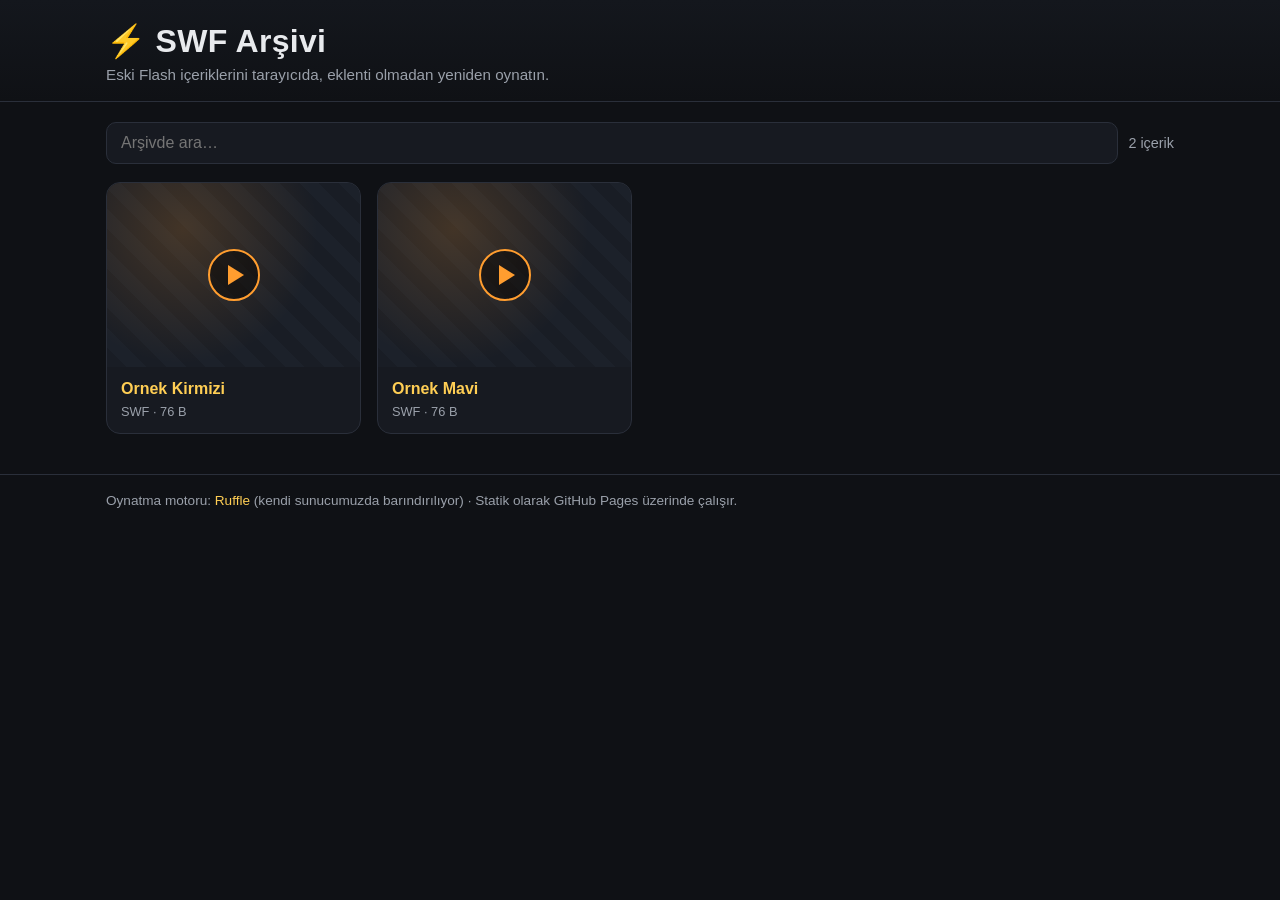
==== index.html @ 5a8e997b "Add static, GitHub Pages-ready SWF archive web player Build a fully self-contained static site that " ====
<!DOCTYPE html>
<html lang="tr">
  <head>
    <meta charset="utf-8" />
    <meta name="viewport" content="width=device-width, initial-scale=1, viewport-fit=cover" />
    <title>SWF Arşivi — Flash İçerik Koleksiyonu</title>
    <meta
      name="description"
      content="Eski Flash (SWF) içeriklerini tarayıcıda, eklenti gerektirmeden oynatan statik arşiv."
    />
    <meta name="theme-color" content="#0f1115" />
    <meta property="og:title" content="SWF Arşivi" />
    <meta property="og:description" content="Eski Flash içeriklerini tarayıcıda yeniden oynatın." />
    <meta property="og:type" content="website" />
    <link rel="stylesheet" href="assets/style.css" />
    <link
      rel="icon"
      href="data:image/svg+xml,%3Csvg xmlns='http://www.w3.org/2000/svg' viewBox='0 0 100 100'%3E%3Ctext y='.9em' font-size='90'%3E%F0%9F%92%BE%3C/text%3E%3C/svg%3E"
    />
  </head>
  <body>
    <header class="site-header">
      <div class="container">
        <h1><span class="flash">⚡</span> SWF Arşivi</h1>
        <p>Eski Flash içeriklerini tarayıcıda, eklenti olmadan yeniden oynatın.</p>
      </div>
    </header>

    <main class="container">
      <div class="toolbar">
        <div class="search">
          <input
            id="search"
            type="search"
            placeholder="Arşivde ara…"
            autocomplete="off"
            aria-label="Arşivde ara"
          />
        </div>
        <span class="count-pill" id="count"></span>
      </div>

      <div class="grid" id="grid" hidden></div>

      <div class="empty" id="empty" hidden>
        <h2>Henüz içerik yok</h2>
        <p>
          <code>arsiv/</code> klasörüne <code>.swf</code> dosyalarını ekleyin,
          değişiklikleri gönderin; liste otomatik güncellenir.
        </p>
      </div>

      <div class="empty" id="error" hidden>
        <h2>Liste yüklenemedi</h2>
        <p><code>swfs.json</code> bulunamadı. Manifesti oluşturmak için
          <code>node scripts/generate-manifest.mjs</code> komutunu çalıştırın.</p>
      </div>
    </main>

    <footer class="site-footer">
      <div class="container">
        Oynatma motoru: <a href="https://ruffle.rs" rel="noopener" target="_blank">Ruffle</a>
        (kendi sunucumuzda barındırılıyor) · Statik olarak GitHub Pages üzerinde çalışır.
      </div>
    </footer>

    <script src="assets/gallery.js" defer></script>
  </body>
</html>
---- assets/style.css ----
:root {
  --bg: #0f1115;
  --bg-elev: #171a21;
  --bg-elev-2: #1f232c;
  --border: #2a2f3a;
  --text: #e8eaed;
  --text-dim: #9aa0aa;
  --accent: #ff9d2f;
  --accent-2: #ffce54;
  --danger: #ff5b5b;
  --radius: 14px;
  --shadow: 0 6px 24px rgba(0, 0, 0, 0.35);
}

* { box-sizing: border-box; }

html, body {
  margin: 0;
  padding: 0;
  background: var(--bg);
  color: var(--text);
  font-family: -apple-system, BlinkMacSystemFont, "Segoe UI", Roboto, Helvetica,
    Arial, sans-serif;
  -webkit-text-size-adjust: 100%;
}

body { min-height: 100vh; min-height: 100dvh; }

a { color: var(--accent-2); text-decoration: none; }
a:hover { text-decoration: underline; }

img { max-width: 100%; }

.container {
  width: 100%;
  max-width: 1100px;
  margin: 0 auto;
  padding: 0 16px;
}

/* ---------- Site header ---------- */
.site-header {
  border-bottom: 1px solid var(--border);
  background: linear-gradient(180deg, #14171d, var(--bg));
  padding: 22px 0 18px;
}
.site-header h1 {
  margin: 0;
  font-size: clamp(1.4rem, 4vw, 2rem);
  letter-spacing: 0.3px;
}
.site-header h1 .flash {
  color: var(--accent);
}
.site-header p {
  margin: 6px 0 0;
  color: var(--text-dim);
  font-size: 0.95rem;
}

/* ---------- Toolbar ---------- */
.toolbar {
  display: flex;
  gap: 10px;
  flex-wrap: wrap;
  align-items: center;
  margin: 20px 0 10px;
}
.search {
  flex: 1 1 220px;
  min-width: 0;
}
.search input {
  width: 100%;
  padding: 11px 14px;
  border-radius: 10px;
  border: 1px solid var(--border);
  background: var(--bg-elev);
  color: var(--text);
  font-size: 1rem;
}
.search input:focus {
  outline: 2px solid var(--accent);
  outline-offset: 0;
}
.count-pill {
  color: var(--text-dim);
  font-size: 0.9rem;
  white-space: nowrap;
}

/* ---------- Gallery grid ---------- */
.grid {
  display: grid;
  grid-template-columns: repeat(auto-fill, minmax(220px, 1fr));
  gap: 16px;
  margin: 18px 0 40px;
}

.card {
  display: flex;
  flex-direction: column;
  background: var(--bg-elev);
  border: 1px solid var(--border);
  border-radius: var(--radius);
  overflow: hidden;
  transition: transform 0.12s ease, border-color 0.12s ease;
}
.card:hover {
  transform: translateY(-3px);
  border-color: var(--accent);
  text-decoration: none;
}
.card .thumb {
  aspect-ratio: 11 / 8;
  background:
    radial-gradient(circle at 30% 25%, rgba(255, 157, 47, 0.18), transparent 60%),
    repeating-linear-gradient(45deg, #191d25 0 14px, #1c212a 14px 28px);
  display: flex;
  align-items: center;
  justify-content: center;
  position: relative;
}
.card .thumb .play-glyph {
  width: 52px;
  height: 52px;
  border-radius: 50%;
  background: rgba(0, 0, 0, 0.45);
  border: 2px solid var(--accent);
  display: flex;
  align-items: center;
  justify-content: center;
}
.card .thumb .play-glyph::after {
  content: "";
  border-style: solid;
  border-width: 10px 0 10px 16px;
  border-color: transparent transparent transparent var(--accent);
  margin-left: 4px;
}
.card .meta {
  padding: 12px 14px 14px;
}
.card .meta .title {
  font-weight: 600;
  font-size: 1rem;
  line-height: 1.3;
  word-break: break-word;
}
.card .meta .sub {
  margin-top: 4px;
  color: var(--text-dim);
  font-size: 0.8rem;
}

/* ---------- Empty state ---------- */
.empty {
  text-align: center;
  color: var(--text-dim);
  padding: 60px 20px;
  border: 1px dashed var(--border);
  border-radius: var(--radius);
  margin: 24px 0 40px;
}
.empty h2 { color: var(--text); margin: 0 0 8px; }
.empty code {
  background: var(--bg-elev-2);
  padding: 2px 6px;
  border-radius: 6px;
}

/* ---------- Footer ---------- */
.site-footer {
  border-top: 1px solid var(--border);
  color: var(--text-dim);
  font-size: 0.85rem;
  padding: 18px 0 30px;
}

/* ================= PLAYER PAGE ================= */
body.player-page {
  display: flex;
  flex-direction: column;
  height: 100vh;
  height: 100dvh;
  overflow: hidden;
}

.player-header {
  flex: 0 0 auto;
  display: flex;
  align-items: center;
  gap: 12px;
  padding: 12px 16px;
  border-bottom: 1px solid var(--border);
  background: var(--bg-elev);
  min-height: 0;
}
.player-header .back {
  flex: 0 0 auto;
  display: inline-flex;
  align-items: center;
  gap: 6px;
  padding: 8px 12px;
  border-radius: 10px;
  border: 1px solid var(--border);
  background: var(--bg-elev-2);
  color: var(--text);
  font-size: 0.9rem;
}
.player-header .back:hover { border-color: var(--accent); text-decoration: none; }
.player-header .title-wrap {
  flex: 1 1 auto;
  min-width: 0;
}
.player-header h1 {
  margin: 0;
  font-size: clamp(1rem, 3.2vw, 1.35rem);
  white-space: nowrap;
  overflow: hidden;
  text-overflow: ellipsis;
}
.player-header .controls {
  flex: 0 0 auto;
  display: flex;
  gap: 8px;
}
.icon-btn {
  display: inline-flex;
  align-items: center;
  gap: 6px;
  padding: 8px 12px;
  border-radius: 10px;
  border: 1px solid var(--border);
  background: var(--bg-elev-2);
  color: var(--text);
  font-size: 0.9rem;
  cursor: pointer;
}
.icon-btn:hover { border-color: var(--accent); }
.icon-btn.primary { border-color: var(--accent); color: var(--accent-2); }
#loopBadge {
  cursor: default;
  color: var(--text-dim);
  opacity: 0.85;
}

/* Stage: fills remaining space, movie centered & full */
.stage {
  flex: 1 1 auto;
  position: relative;
  min-height: 0;
  background: #000;
  display: flex;
  align-items: center;
  justify-content: center;
}
.stage ruffle-player,
.stage ruffle-embed {
  width: 100% !important;
  height: 100% !important;
}

.stage-message {
  position: absolute;
  inset: 0;
  display: flex;
  flex-direction: column;
  align-items: center;
  justify-content: center;
  gap: 12px;
  text-align: center;
  padding: 24px;
  color: var(--text-dim);
}
.spinner {
  width: 42px;
  height: 42px;
  border: 4px solid rgba(255, 157, 47, 0.25);
  border-top-color: var(--accent);
  border-radius: 50%;
  animation: spin 0.9s linear infinite;
}
@keyframes spin { to { transform: rotate(360deg); } }

.share-row {
  display: none;
  gap: 8px;
  align-items: center;
  padding: 10px 16px;
  border-top: 1px solid var(--border);
  background: var(--bg-elev);
  flex: 0 0 auto;
}
.share-row.open { display: flex; }
.share-row input {
  flex: 1 1 auto;
  min-width: 0;
  padding: 9px 12px;
  border-radius: 8px;
  border: 1px solid var(--border);
  background: var(--bg);
  color: var(--text);
  font-size: 0.85rem;
}

.toast {
  position: fixed;
  left: 50%;
  bottom: 24px;
  transform: translateX(-50%) translateY(20px);
  background: var(--accent);
  color: #221600;
  font-weight: 600;
  padding: 10px 18px;
  border-radius: 999px;
  opacity: 0;
  pointer-events: none;
  transition: opacity 0.2s, transform 0.2s;
  z-index: 50;
}
.toast.show { opacity: 1; transform: translateX(-50%) translateY(0); }

@media (max-width: 560px) {
  .player-header .controls .label { display: none; }
  .player-header { gap: 8px; padding: 10px 12px; }
}
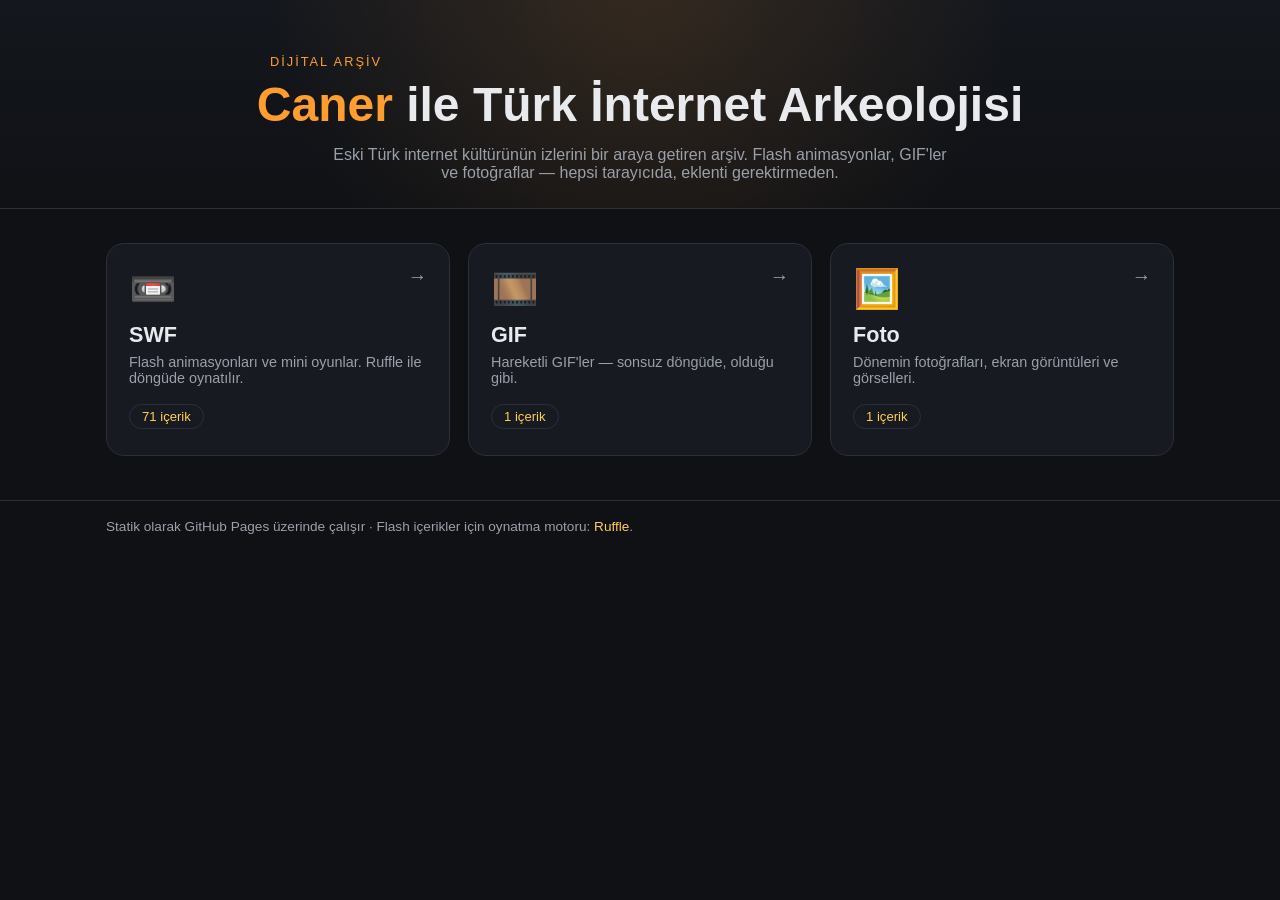
==== commit 1d9eecc9: "Merge pull request #2 from ca-ner/claude/swf-archive-web-player-uodosy Restructure into category-bas" ====
--- a/index.html
+++ b/index.html
@@ -3,67 +3,87 @@
   <head>
     <meta charset="utf-8" />
     <meta name="viewport" content="width=device-width, initial-scale=1, viewport-fit=cover" />
-    <title>SWF Arşivi — Flash İçerik Koleksiyonu</title>
+    <title>Caner ile Türk İnternet Arkeolojisi</title>
     <meta
       name="description"
-      content="Eski Flash (SWF) içeriklerini tarayıcıda, eklenti gerektirmeden oynatan statik arşiv."
+      content="Eski Türk internet kültürünün dijital arşivi: SWF (Flash), GIF ve fotoğraf koleksiyonları. Tarayıcıda, eklentisiz."
     />
     <meta name="theme-color" content="#0f1115" />
-    <meta property="og:title" content="SWF Arşivi" />
-    <meta property="og:description" content="Eski Flash içeriklerini tarayıcıda yeniden oynatın." />
+    <meta property="og:title" content="Caner ile Türk İnternet Arkeolojisi" />
+    <meta
+      property="og:description"
+      content="Eski Türk internet kültürünün dijital arşivi: SWF, GIF ve fotoğraf."
+    />
     <meta property="og:type" content="website" />
     <link rel="stylesheet" href="assets/style.css" />
     <link
       rel="icon"
-      href="data:image/svg+xml,%3Csvg xmlns='http://www.w3.org/2000/svg' viewBox='0 0 100 100'%3E%3Ctext y='.9em' font-size='90'%3E%F0%9F%92%BE%3C/text%3E%3C/svg%3E"
+      href="data:image/svg+xml,%3Csvg xmlns='http://www.w3.org/2000/svg' viewBox='0 0 100 100'%3E%3Ctext y='.9em' font-size='90'%3E%F0%9F%97%BF%3C/text%3E%3C/svg%3E"
     />
   </head>
   <body>
-    <header class="site-header">
-      <div class="container">
-        <h1><span class="flash">⚡</span> SWF Arşivi</h1>
-        <p>Eski Flash içeriklerini tarayıcıda, eklenti olmadan yeniden oynatın.</p>
-      </div>
+    <header class="home-hero">
+      <p class="kicker">Dijital Arşiv</p>
+      <h1><span class="name">Caner</span> ile Türk İnternet Arkeolojisi</h1>
+      <p>
+        Eski Türk internet kültürünün izlerini bir araya getiren arşiv. Flash
+        animasyonlar, GIF'ler ve fotoğraflar — hepsi tarayıcıda, eklenti
+        gerektirmeden.
+      </p>
     </header>
 
     <main class="container">
-      <div class="toolbar">
-        <div class="search">
-          <input
-            id="search"
-            type="search"
-            placeholder="Arşivde ara…"
-            autocomplete="off"
-            aria-label="Arşivde ara"
-          />
-        </div>
-        <span class="count-pill" id="count"></span>
-      </div>
+      <div class="category-grid">
+        <a class="category-card" href="swf.html" id="cat-swf">
+          <span class="arrow" aria-hidden="true">→</span>
+          <span class="ico" aria-hidden="true">📼</span>
+          <span class="cat-title">SWF</span>
+          <span class="cat-desc">Flash animasyonları ve mini oyunlar. Ruffle ile döngüde oynatılır.</span>
+          <span class="cat-count" data-count="swf">—</span>
+        </a>
 
-      <div class="grid" id="grid" hidden></div>
+        <a class="category-card" href="gif.html" id="cat-gif">
+          <span class="arrow" aria-hidden="true">→</span>
+          <span class="ico" aria-hidden="true">🎞️</span>
+          <span class="cat-title">GIF</span>
+          <span class="cat-desc">Hareketli GIF'ler — sonsuz döngüde, olduğu gibi.</span>
+          <span class="cat-count" data-count="gif">—</span>
+        </a>
 
-      <div class="empty" id="empty" hidden>
-        <h2>Henüz içerik yok</h2>
-        <p>
-          <code>arsiv/</code> klasörüne <code>.swf</code> dosyalarını ekleyin,
-          değişiklikleri gönderin; liste otomatik güncellenir.
-        </p>
-      </div>
-
-      <div class="empty" id="error" hidden>
-        <h2>Liste yüklenemedi</h2>
-        <p><code>swfs.json</code> bulunamadı. Manifesti oluşturmak için
-          <code>node scripts/generate-manifest.mjs</code> komutunu çalıştırın.</p>
+        <a class="category-card" href="foto.html" id="cat-foto">
+          <span class="arrow" aria-hidden="true">→</span>
+          <span class="ico" aria-hidden="true">🖼️</span>
+          <span class="cat-title">Foto</span>
+          <span class="cat-desc">Dönemin fotoğrafları, ekran görüntüleri ve görselleri.</span>
+          <span class="cat-count" data-count="foto">—</span>
+        </a>
       </div>
     </main>
 
     <footer class="site-footer">
       <div class="container">
-        Oynatma motoru: <a href="https://ruffle.rs" rel="noopener" target="_blank">Ruffle</a>
-        (kendi sunucumuzda barındırılıyor) · Statik olarak GitHub Pages üzerinde çalışır.
+        Statik olarak GitHub Pages üzerinde çalışır · Flash içerikler için oynatma
+        motoru: <a href="https://ruffle.rs" rel="noopener" target="_blank">Ruffle</a>.
       </div>
     </footer>
 
-    <script src="assets/gallery.js" defer></script>
+    <script>
+      // Kategori sayaçlarını manifestten doldur
+      fetch("manifest.json", { cache: "no-cache" })
+        .then((r) => (r.ok ? r.json() : null))
+        .then((m) => {
+          if (!m || !m.categories) return;
+          document.querySelectorAll("[data-count]").forEach((el) => {
+            const cat = m.categories[el.getAttribute("data-count")];
+            const n = cat ? cat.count : 0;
+            el.textContent = n + " içerik";
+          });
+        })
+        .catch(() => {
+          document
+            .querySelectorAll("[data-count]")
+            .forEach((el) => (el.textContent = ""));
+        });
+    </script>
   </body>
 </html>
--- a/assets/style.css
+++ b/assets/style.css
@@ -44,6 +44,23 @@
   background: linear-gradient(180deg, #14171d, var(--bg));
   padding: 22px 0 18px;
 }
+.site-header .brandline {
+  display: flex;
+  align-items: center;
+  gap: 10px;
+  flex-wrap: wrap;
+}
+.site-header .home-link {
+  display: inline-flex;
+  align-items: center;
+  gap: 6px;
+  color: var(--text-dim);
+  font-size: 0.85rem;
+  padding: 5px 10px;
+  border: 1px solid var(--border);
+  border-radius: 999px;
+}
+.site-header .home-link:hover { border-color: var(--accent); text-decoration: none; color: var(--text); }
 .site-header h1 {
   margin: 0;
   font-size: clamp(1.4rem, 4vw, 2rem);
@@ -57,6 +74,90 @@
   color: var(--text-dim);
   font-size: 0.95rem;
 }
+
+/* ---------- Landing (home) ---------- */
+.home-hero {
+  text-align: center;
+  padding: 54px 16px 26px;
+  border-bottom: 1px solid var(--border);
+  background: radial-gradient(circle at 50% -10%, rgba(255, 157, 47, 0.14), transparent 55%),
+    linear-gradient(180deg, #14171d, var(--bg));
+}
+.home-hero .kicker {
+  color: var(--accent);
+  font-size: 0.8rem;
+  letter-spacing: 2px;
+  text-transform: uppercase;
+  margin: 0 0 10px;
+}
+.home-hero h1 {
+  margin: 0;
+  font-size: clamp(1.7rem, 6vw, 3rem);
+  line-height: 1.1;
+}
+.home-hero h1 .name { color: var(--accent); }
+.home-hero p {
+  margin: 14px auto 0;
+  max-width: 620px;
+  color: var(--text-dim);
+  font-size: 1rem;
+}
+
+.category-grid {
+  display: grid;
+  grid-template-columns: repeat(auto-fit, minmax(240px, 1fr));
+  gap: 18px;
+  margin: 34px 0 44px;
+}
+.category-card {
+  display: flex;
+  flex-direction: column;
+  align-items: flex-start;
+  gap: 6px;
+  padding: 26px 22px;
+  background: var(--bg-elev);
+  border: 1px solid var(--border);
+  border-radius: 18px;
+  transition: transform 0.14s ease, border-color 0.14s ease;
+  position: relative;
+  overflow: hidden;
+}
+.category-card:hover {
+  transform: translateY(-4px);
+  border-color: var(--accent);
+  text-decoration: none;
+}
+.category-card .ico {
+  font-size: 2.4rem;
+  line-height: 1;
+  margin-bottom: 8px;
+}
+.category-card .cat-title {
+  font-size: 1.35rem;
+  font-weight: 700;
+  color: var(--text);
+}
+.category-card .cat-desc {
+  color: var(--text-dim);
+  font-size: 0.9rem;
+}
+.category-card .cat-count {
+  margin-top: 12px;
+  font-size: 0.82rem;
+  color: var(--accent-2);
+  border: 1px solid var(--border);
+  border-radius: 999px;
+  padding: 4px 12px;
+}
+.category-card .arrow {
+  position: absolute;
+  top: 22px;
+  right: 22px;
+  color: var(--text-dim);
+  font-size: 1.2rem;
+  transition: transform 0.14s ease, color 0.14s ease;
+}
+.category-card:hover .arrow { transform: translateX(4px); color: var(--accent); }
 
 /* ---------- Toolbar ---------- */
 .toolbar {
@@ -138,6 +239,29 @@
   border-color: transparent transparent transparent var(--accent);
   margin-left: 4px;
 }
+/* Image thumbnails (gif / foto) fill the thumb area */
+.card .thumb.image {
+  background: #0a0c10;
+}
+.card .thumb.image img {
+  width: 100%;
+  height: 100%;
+  object-fit: cover;
+  display: block;
+}
+.card .thumb .badge {
+  position: absolute;
+  top: 8px;
+  left: 8px;
+  font-size: 0.68rem;
+  font-weight: 700;
+  letter-spacing: 0.5px;
+  padding: 3px 8px;
+  border-radius: 6px;
+  background: rgba(0, 0, 0, 0.6);
+  color: var(--accent-2);
+  text-transform: uppercase;
+}
 .card .meta {
   padding: 12px 14px 14px;
 }
@@ -259,6 +383,14 @@
 .stage ruffle-embed {
   width: 100% !important;
   height: 100% !important;
+}
+.stage img.media {
+  max-width: 100%;
+  max-height: 100%;
+  width: auto;
+  height: auto;
+  object-fit: contain;
+  display: block;
 }
 
 .stage-message {
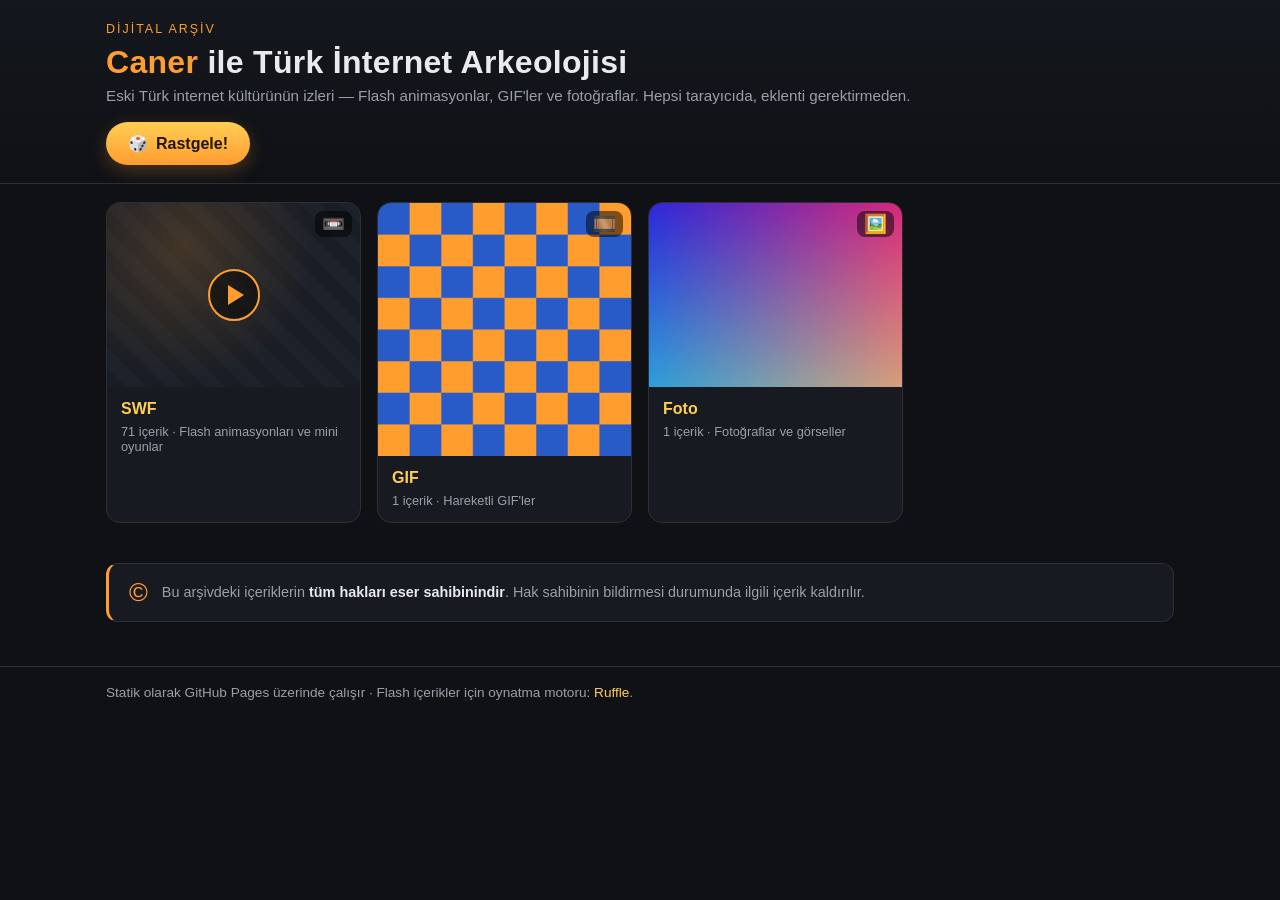
==== commit d617f35d: "Play SWFs in-page from a user gesture; add "Rastgele!" button Audio can't autoplay on page load — br" ====
--- a/index.html
+++ b/index.html
@@ -22,42 +22,32 @@
     />
   </head>
   <body>
-    <header class="home-hero">
-      <p class="kicker">Dijital Arşiv</p>
-      <h1><span class="name">Caner</span> ile Türk İnternet Arkeolojisi</h1>
-      <p>
-        Eski Türk internet kültürünün izlerini bir araya getiren arşiv. Flash
-        animasyonlar, GIF'ler ve fotoğraflar — hepsi tarayıcıda, eklenti
-        gerektirmeden.
-      </p>
+    <header class="site-header">
+      <div class="container">
+        <p class="kicker">Dijital Arşiv</p>
+        <h1><span class="name">Caner</span> ile Türk İnternet Arkeolojisi</h1>
+        <p>
+          Eski Türk internet kültürünün izleri — Flash animasyonlar, GIF'ler ve
+          fotoğraflar. Hepsi tarayıcıda, eklenti gerektirmeden.
+        </p>
+        <button class="random-btn" id="randomBtn" type="button">
+          <span aria-hidden="true">🎲</span> Rastgele!
+        </button>
+      </div>
     </header>
 
     <main class="container">
-      <div class="category-grid">
-        <a class="category-card" href="swf.html" id="cat-swf">
-          <span class="arrow" aria-hidden="true">→</span>
-          <span class="ico" aria-hidden="true">📼</span>
-          <span class="cat-title">SWF</span>
-          <span class="cat-desc">Flash animasyonları ve mini oyunlar. Ruffle ile döngüde oynatılır.</span>
-          <span class="cat-count" data-count="swf">—</span>
-        </a>
+      <div class="grid home-cats" id="cats">
+        <!-- Kategori önizleme kutuları landing.js tarafından oluşturulur -->
+      </div>
 
-        <a class="category-card" href="gif.html" id="cat-gif">
-          <span class="arrow" aria-hidden="true">→</span>
-          <span class="ico" aria-hidden="true">🎞️</span>
-          <span class="cat-title">GIF</span>
-          <span class="cat-desc">Hareketli GIF'ler — sonsuz döngüde, olduğu gibi.</span>
-          <span class="cat-count" data-count="gif">—</span>
-        </a>
-
-        <a class="category-card" href="foto.html" id="cat-foto">
-          <span class="arrow" aria-hidden="true">→</span>
-          <span class="ico" aria-hidden="true">🖼️</span>
-          <span class="cat-title">Foto</span>
-          <span class="cat-desc">Dönemin fotoğrafları, ekran görüntüleri ve görselleri.</span>
-          <span class="cat-count" data-count="foto">—</span>
-        </a>
-      </div>
+      <section class="copyright-note" aria-label="Telif hakkı bilgisi">
+        <span class="ico" aria-hidden="true">©</span>
+        <p>
+          Bu arşivdeki içeriklerin <strong>tüm hakları eser sahibinindir</strong>.
+          Hak sahibinin bildirmesi durumunda ilgili içerik kaldırılır.
+        </p>
+      </section>
     </main>
 
     <footer class="site-footer">
@@ -67,23 +57,9 @@
       </div>
     </footer>
 
-    <script>
-      // Kategori sayaçlarını manifestten doldur
-      fetch("manifest.json", { cache: "no-cache" })
-        .then((r) => (r.ok ? r.json() : null))
-        .then((m) => {
-          if (!m || !m.categories) return;
-          document.querySelectorAll("[data-count]").forEach((el) => {
-            const cat = m.categories[el.getAttribute("data-count")];
-            const n = cat ? cat.count : 0;
-            el.textContent = n + " içerik";
-          });
-        })
-        .catch(() => {
-          document
-            .querySelectorAll("[data-count]")
-            .forEach((el) => (el.textContent = ""));
-        });
-    </script>
+    <script src="ruffle/ruffle.js"></script>
+    <script src="assets/manifest.js"></script>
+    <script src="assets/modal.js" defer></script>
+    <script src="assets/landing.js" defer></script>
   </body>
 </html>
--- a/assets/style.css
+++ b/assets/style.css
@@ -75,89 +75,164 @@
   font-size: 0.95rem;
 }
 
-/* ---------- Landing (home) ---------- */
-.home-hero {
-  text-align: center;
-  padding: 54px 16px 26px;
-  border-bottom: 1px solid var(--border);
-  background: radial-gradient(circle at 50% -10%, rgba(255, 157, 47, 0.14), transparent 55%),
-    linear-gradient(180deg, #14171d, var(--bg));
-}
-.home-hero .kicker {
+/* ---------- Landing header extras ---------- */
+.site-header .kicker {
   color: var(--accent);
-  font-size: 0.8rem;
+  font-size: 0.78rem;
   letter-spacing: 2px;
   text-transform: uppercase;
-  margin: 0 0 10px;
-}
-.home-hero h1 {
+  margin: 0 0 8px;
+}
+.site-header h1 .name { color: var(--accent); }
+
+/* ---------- Landing category preview boxes ---------- */
+.home-cats {
+  grid-template-columns: repeat(auto-fit, minmax(260px, 1fr));
+}
+.cat-card .meta .cat-name {
+  font-size: 1.2rem;
+}
+/* 2x2 küçük önizleme ızgarası (gif / foto) */
+.preview-grid {
+  position: absolute;
+  inset: 0;
+  display: grid;
+  grid-template-columns: 1fr 1fr;
+  grid-template-rows: 1fr 1fr;
+  gap: 2px;
+  background: var(--border);
+}
+.preview-grid .tile {
+  overflow: hidden;
+  background: #0a0c10;
+}
+.preview-grid .tile img {
+  width: 100%;
+  height: 100%;
+  object-fit: cover;
+  display: block;
+}
+.preview-grid .tile.empty {
+  background: repeating-linear-gradient(45deg, #191d25 0 10px, #1c212a 10px 20px);
+}
+.cat-emoji {
+  position: absolute;
+  top: 8px;
+  right: 8px;
+  z-index: 2;
+  font-size: 1.15rem;
+  line-height: 1;
+  padding: 4px 7px;
+  border-radius: 8px;
+  background: rgba(0, 0, 0, 0.5);
+}
+
+/* ---------- Random button ---------- */
+.random-btn {
+  margin-top: 18px;
+  display: inline-flex;
+  align-items: center;
+  gap: 8px;
+  padding: 12px 22px;
+  font-size: 1rem;
+  font-weight: 700;
+  color: #221600;
+  background: linear-gradient(180deg, var(--accent-2), var(--accent));
+  border: none;
+  border-radius: 999px;
+  cursor: pointer;
+  box-shadow: 0 6px 18px rgba(255, 157, 47, 0.25);
+  transition: transform 0.12s ease, box-shadow 0.12s ease;
+}
+.random-btn:hover {
+  transform: translateY(-2px);
+  box-shadow: 0 10px 26px rgba(255, 157, 47, 0.35);
+}
+.random-btn:active { transform: translateY(0); }
+.random-btn:disabled {
+  opacity: 0.5;
+  cursor: not-allowed;
+  box-shadow: none;
+}
+
+/* ---------- In-page SWF modal ---------- */
+.swf-modal {
+  position: fixed;
+  inset: 0;
+  z-index: 100;
+  display: none;
+  flex-direction: column;
+  background: rgba(0, 0, 0, 0.92);
+  backdrop-filter: blur(4px);
+}
+.swf-modal.open { display: flex; }
+.swf-modal-bar {
+  flex: 0 0 auto;
+  display: flex;
+  align-items: center;
+  gap: 12px;
+  padding: 12px 16px;
+  border-bottom: 1px solid var(--border);
+  background: var(--bg-elev);
+}
+.swf-modal-title {
+  flex: 1 1 auto;
+  min-width: 0;
+  font-weight: 600;
+  font-size: clamp(1rem, 3.2vw, 1.3rem);
+  white-space: nowrap;
+  overflow: hidden;
+  text-overflow: ellipsis;
+}
+.swf-modal-controls {
+  flex: 0 0 auto;
+  display: flex;
+  gap: 8px;
+}
+.swf-modal-stage {
+  flex: 1 1 auto;
+  min-height: 0;
+  background: #000;
+  display: flex;
+  align-items: center;
+  justify-content: center;
+}
+.swf-modal-stage ruffle-player,
+.swf-modal-stage ruffle-embed {
+  width: 100% !important;
+  height: 100% !important;
+}
+.swf-modal-msg {
+  color: var(--text-dim);
+  padding: 24px;
+  text-align: center;
+}
+
+/* ---------- Copyright notice (home) ---------- */
+.copyright-note {
+  display: flex;
+  align-items: center;
+  gap: 14px;
+  margin: 8px 0 44px;
+  padding: 16px 20px;
+  background: var(--bg-elev);
+  border: 1px solid var(--border);
+  border-left: 3px solid var(--accent);
+  border-radius: 12px;
+}
+.copyright-note .ico {
+  flex: 0 0 auto;
+  font-size: 1.6rem;
+  color: var(--accent);
+  line-height: 1;
+}
+.copyright-note p {
   margin: 0;
-  font-size: clamp(1.7rem, 6vw, 3rem);
-  line-height: 1.1;
-}
-.home-hero h1 .name { color: var(--accent); }
-.home-hero p {
-  margin: 14px auto 0;
-  max-width: 620px;
-  color: var(--text-dim);
-  font-size: 1rem;
-}
-
-.category-grid {
-  display: grid;
-  grid-template-columns: repeat(auto-fit, minmax(240px, 1fr));
-  gap: 18px;
-  margin: 34px 0 44px;
-}
-.category-card {
-  display: flex;
-  flex-direction: column;
-  align-items: flex-start;
-  gap: 6px;
-  padding: 26px 22px;
-  background: var(--bg-elev);
-  border: 1px solid var(--border);
-  border-radius: 18px;
-  transition: transform 0.14s ease, border-color 0.14s ease;
-  position: relative;
-  overflow: hidden;
-}
-.category-card:hover {
-  transform: translateY(-4px);
-  border-color: var(--accent);
-  text-decoration: none;
-}
-.category-card .ico {
-  font-size: 2.4rem;
-  line-height: 1;
-  margin-bottom: 8px;
-}
-.category-card .cat-title {
-  font-size: 1.35rem;
-  font-weight: 700;
-  color: var(--text);
-}
-.category-card .cat-desc {
   color: var(--text-dim);
   font-size: 0.9rem;
-}
-.category-card .cat-count {
-  margin-top: 12px;
-  font-size: 0.82rem;
-  color: var(--accent-2);
-  border: 1px solid var(--border);
-  border-radius: 999px;
-  padding: 4px 12px;
-}
-.category-card .arrow {
-  position: absolute;
-  top: 22px;
-  right: 22px;
-  color: var(--text-dim);
-  font-size: 1.2rem;
-  transition: transform 0.14s ease, color 0.14s ease;
-}
-.category-card:hover .arrow { transform: translateX(4px); color: var(--accent); }
+  line-height: 1.5;
+}
+.copyright-note strong { color: var(--text); }
 
 /* ---------- Toolbar ---------- */
 .toolbar {
